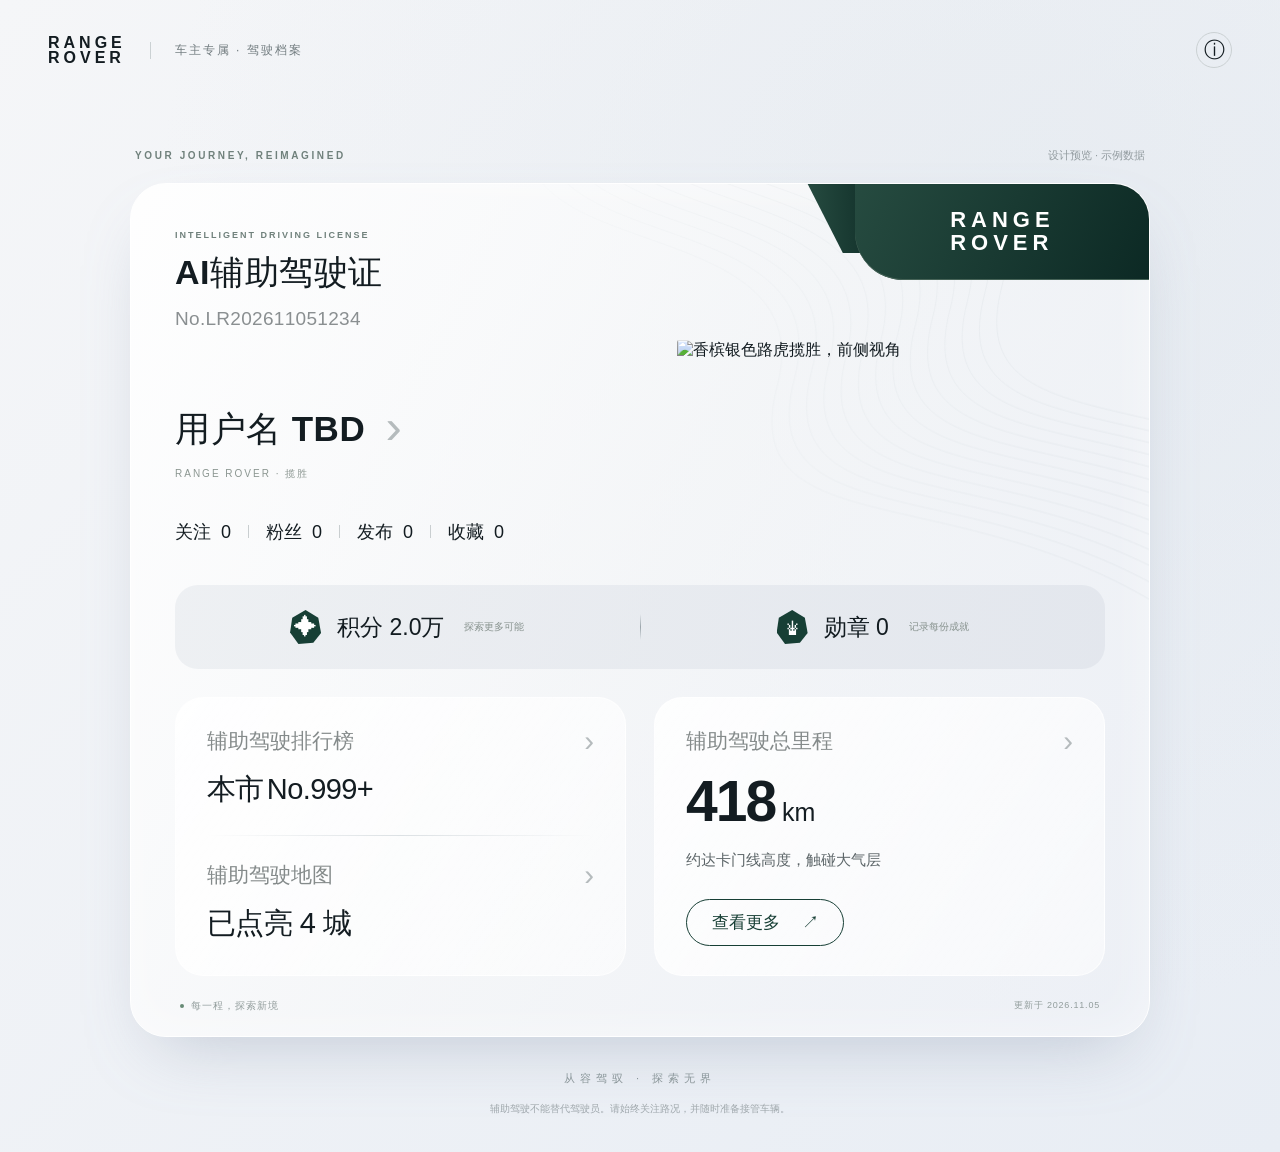
==== index.html @ e3f94705 "Add responsive Range Rover driving license prototype" ====
<!doctype html>
<html lang="zh-CN">
<head><meta charset="UTF-8"><meta name="viewport" content="width=device-width,initial-scale=1"><title>AI 辅助驾驶证 · Range Rover</title><link rel="stylesheet" href="styles.css"></head>
<body>
<header class="page-header"><a class="wordmark" href="./" aria-label="Range Rover 首页">RANGE<br>ROVER</a><span class="header-label">车主专属 · 驾驶档案</span><button class="round-button" id="help" aria-label="关于驾驶档案">ⓘ</button></header>
<main>
<div class="intro"><span class="eyebrow">YOUR JOURNEY, REIMAGINED</span><span class="preview">设计预览 · 示例数据</span></div>
<article class="license" aria-labelledby="license-title">
<div class="terrain" aria-hidden="true"><svg viewBox="0 0 900 550" preserveAspectRatio="xMidYMid slice"><defs><pattern id="contours" width="900" height="550" patternUnits="userSpaceOnUse"><g fill="none" stroke="currentColor" stroke-width="1"><path id="line" d="M210 -80 C140 90 510 20 460 210 S710 280 950 510"/><use href="#line" transform="translate(18,-8)"/><use href="#line" transform="translate(36,-16)"/><use href="#line" transform="translate(54,-24)"/><use href="#line" transform="translate(72,-32)"/><use href="#line" transform="translate(90,-40)"/><use href="#line" transform="translate(108,-48)"/><use href="#line" transform="translate(126,-56)"/><use href="#line" transform="translate(144,-64)"/><use href="#line" transform="translate(162,-72)"/><use href="#line" transform="translate(180,-80)"/><use href="#line" transform="translate(198,-88)"/><use href="#line" transform="translate(216,-96)"/><use href="#line" transform="translate(234,-104)"/></g></pattern></defs><rect width="900" height="550" fill="url(#contours)"/></svg></div>
<div class="brand-tab"><span>RANGE<br>ROVER</span></div>
<div class="license-heading"><div class="eyebrow small">INTELLIGENT DRIVING LICENSE</div><h1 id="license-title">AI辅助驾驶证</h1><p class="serial">No.LR202611051234</p></div>
<section class="owner"><div class="owner-info"><button class="owner-name" data-panel="profile">用户名 TBD <span class="chevron">›</span></button><span class="model">RANGE ROVER · 揽胜</span><div class="socials"><span>关注 <b>0</b></span><span>粉丝 <b>0</b></span><span>发布 <b>0</b></span><span>收藏 <b>0</b></span></div></div><div class="vehicle"><img src="assets/range-rover.png" alt="香槟银色路虎揽胜，前侧视角"></div></section>
<div class="rewards"><button data-panel="points"><span class="badge">✦</span><span>积分 <strong>2.0万</strong></span><span class="reward-hint">探索更多可能</span></button><span class="divider"></span><button data-panel="medals"><span class="badge crown">♛</span><span>勋章 <strong>0</strong></span><span class="reward-hint">记录每份成就</span></button></div>
<div class="stats"><section class="explore-card"><button class="stat-link" data-panel="ranking"><span class="stat-label">辅助驾驶排行榜 <span class="chevron">›</span></span><span class="rank">本市<span class="numeric">No.999+</span></span></button><div class="hairline"></div><button class="stat-link" data-panel="map"><span class="stat-label">辅助驾驶地图 <span class="chevron">›</span></span><span class="city-count">已点亮 <strong>4</strong> 城</span></button></section><section class="mileage-card"><button class="stat-link" data-panel="mileage"><span class="stat-label">辅助驾驶总里程 <span class="chevron">›</span></span></button><div class="distance">418<span>km</span></div><p class="milestone">约达卡门线高度，触碰大气层</p><button class="outline-button" data-panel="mileage">查看更多 <span>↗</span></button></section></div>
<div class="card-bottom"><span class="status-dot"></span> 每一程，探索新境 <span class="updated">更新于 2026.11.05</span></div>
</article>
<footer class="page-footer"><span>从容驾驭 · 探索无界</span><p>辅助驾驶不能替代驾驶员。请始终关注路况，并随时准备接管车辆。</p></footer>
</main>
<dialog id="details"><div class="dialog-top"><span class="eyebrow">YOUR DRIVING JOURNEY</span><button id="close-dialog" class="round-button" aria-label="关闭">×</button></div><h2 id="dialog-title"></h2><div id="dialog-content"></div><p class="dialog-note">当前为交互原型，所有数据仅用于设计演示。</p></dialog>
<script src="app.js"></script>
</body></html>
---- styles.css ----
:root{font-family:-apple-system,BlinkMacSystemFont,"Segoe UI","PingFang SC","Microsoft YaHei",sans-serif;color:#131c21;background:#edf0f5;font-synthesis:none;--green:#173f35;--muted:#858b8b}*{box-sizing:border-box}body{margin:0;min-height:100vh;background:radial-gradient(ellipse at 80% 20%,#dce3ea66,transparent 60%),linear-gradient(135deg,#f5f6f8,#e8edf4)}button,a{-webkit-tap-highlight-color:transparent}button{font:inherit;color:inherit;cursor:pointer}button:focus-visible,a:focus-visible{outline:3px solid #9ba978;outline-offset:5px}button{border:0;background:none}a{color:inherit;text-decoration:none}.page-header{max-width:1280px;margin:auto;padding:32px 48px;display:flex;align-items:center;gap:24px}.wordmark{font-size:16px;line-height:.95;letter-spacing:4px;font-weight:800}.header-label{font-size:12px;letter-spacing:2px;color:#737d80;border-left:1px solid #cbd1d3;padding-left:24px}.round-button{width:36px;height:36px;border:1px solid #cbd1d3;border-radius:50%;font-size:21px;display:grid;place-items:center}.page-header .round-button{margin-left:auto}main{width:min(1020px,calc(100% - 80px));margin:34px auto 0}.intro{display:flex;justify-content:space-between;align-items:center;margin:0 5px 20px}.eyebrow{font-size:10px;letter-spacing:2.6px;color:#70817c;font-weight:600}.preview{font-size:11px;color:#929b9f}.license{position:relative;isolation:isolate;border:1.5px solid #fff;border-radius:36px;padding:44px 36px 0;background:linear-gradient(120deg,#ffffffec,#f7f8f9b8 50%,#edf0f6ce);box-shadow:0 30px 70px -28px #77889f66,inset 0 0 50px #fff7;overflow:hidden}.terrain{position:absolute;right:0;top:0;width:75%;height:62%;z-index:-1;color:#a5b3b9;opacity:.15;mask-image:linear-gradient(90deg,transparent,#000)}.terrain svg{height:100%;width:100%}.brand-tab{position:absolute;right:-1px;top:-1px;width:29%;height:91px;background:linear-gradient(115deg,#264b40,#0c2924);border-radius:0 34px 0 48px;display:grid;place-items:center;color:#fff;box-shadow:inset 0 -1px #466357}.brand-tab:before{content:"";position:absolute;left:-30px;top:0;width:48px;height:70px;background:inherit;transform:skew(27deg);z-index:-1}.brand-tab span{font-weight:750;font-size:22px;letter-spacing:5px;line-height:1.03}.small{font-size:9px;letter-spacing:2px;margin-bottom:10px}h1{font-size:34px;margin:0;font-weight:650;letter-spacing:.5px}.serial{color:#8a8f91;font-size:19px;margin:12px 0 0;font-weight:350;letter-spacing:.3px}.owner{position:relative;min-height:225px;display:flex;align-items:center;margin-top:15px}.owner-info{position:relative;z-index:2;width:60%;padding-top:20px}.owner-name{font-size:35px;letter-spacing:.5px;font-weight:600;padding:0;text-align:left}.chevron{color:#b5bbbd;font-weight:300;display:inline-block;margin-left:10px;font-size:1.4em;vertical-align:-.04em;line-height:.7}.model{display:block;font-size:10px;letter-spacing:2px;color:#8b9691;margin-top:14px}.socials{display:flex;gap:0;margin-top:39px;font-size:18px;white-space:nowrap}.socials span+span:before{content:"";display:inline-block;width:1px;height:13px;background:#c9ced0;margin:0 17px}.socials b{font-weight:400;margin-left:5px}.vehicle{position:absolute;width:52%;right:-13px;top:1px;z-index:1}.vehicle img{display:block;width:100%;mix-blend-mode:multiply;mask-image:linear-gradient(to bottom,transparent 0%,#000 9%,#000 77%,transparent 100%);filter:contrast(1.02)}.rewards{display:flex;border-radius:23px;background:linear-gradient(100deg,#e8ebefb0,#e0e4ebc9);align-items:center;padding:24px 0}.rewards button{width:50%;display:flex;justify-content:center;align-items:center;gap:14px;font-size:23px}.rewards strong{font-weight:450}.badge{background:var(--green);width:31px;height:34px;display:grid;place-items:center;color:white;clip-path:polygon(50% 0,91% 23%,100% 68%,75% 96%,27% 100%,0 66%,7% 23%);font-size:23px}.reward-hint{display:none}.divider{height:26px;width:1px;background:linear-gradient(transparent,#9ba5ab,transparent)}.stats{display:grid;grid-template-columns:1fr 1fr;gap:24px;margin-top:28px}.explore-card,.mileage-card{border:1px solid #ffffffbb;border-radius:28px;background:linear-gradient(125deg,#ffffffd9,#ffffff8c);padding:27px 29px}.stat-link{text-align:left;display:block;width:100%;padding:0}.stat-label{color:var(--muted);font-size:21px;display:flex;justify-content:space-between;align-items:center}.rank,.city-count{display:block;font-size:29px;margin-top:15px;font-weight:400;letter-spacing:-.6px}.numeric{margin-left:3px}.hairline{height:1px;background:linear-gradient(90deg,transparent,#dce1e4,transparent);margin:25px 0}.city-count strong{font-weight:500}.distance{font-size:57px;letter-spacing:-2px;font-weight:550;line-height:1.2;margin-top:12px}.distance span{font-size:25px;letter-spacing:0;font-weight:400;margin-left:7px}.milestone{font-size:15px;margin:12px 0 26px;color:#5c6568;line-height:1.7}.outline-button{border:1.5px solid var(--green);border-radius:30px;min-width:158px;padding:11px 23px;font-size:17px;color:var(--green);display:flex;gap:22px;align-items:center;justify-content:center;transition:background .2s,color .2s}.outline-button:hover{background:var(--green);color:#fff}.card-bottom{display:flex;align-items:center;gap:7px;font-size:10px;letter-spacing:1px;color:#929d9c;padding:23px 5px}.status-dot{height:4px;width:4px;background:#678b75;border-radius:50%}.updated{margin-left:auto;font-size:9px;letter-spacing:.8px}.page-footer{text-align:center;padding:31px 0 24px;color:#8b9799}.page-footer>span{font-size:11px;letter-spacing:5px}.page-footer p{font-size:10px;margin-top:14px;color:#a0a8ac;line-height:1.8}dialog{border:1px solid white;border-radius:26px;padding:28px;max-width:470px;width:calc(100% - 36px);color:#17342d;background:#f7f9f8;box-shadow:0 24px 90px #071e2930}dialog::backdrop{background:#14293066;backdrop-filter:blur(5px)}.dialog-top{display:flex;align-items:center;justify-content:space-between}dialog h2{font-size:25px;margin:24px 0}#dialog-content{font-size:15px;line-height:1.9;color:#596c65}.dialog-note{border-top:1px solid #dce4df;margin-top:25px;padding-top:15px;font-size:11px;color:#919e98}.detail-value{display:block;font-size:48px;color:#173f35;font-weight:600}.city-list{display:grid;grid-template-columns:1fr 1fr;gap:10px}.city-list span{padding:14px;border-radius:12px;background:#e9eee9;color:#345d48}
@media(min-width:1100px){main{margin-top:48px}.license{padding:46px 44px 0}.owner{min-height:240px}.rewards button{gap:16px}.reward-hint{display:inline;font-size:10px;color:#87928e;margin-left:4px}.stats{gap:28px}.explore-card,.mileage-card{padding:29px 31px}.brand-tab{height:97px}.vehicle{width:49%;right:0;top:-8px}}
@media(max-width:700px){.page-header{padding:24px}.wordmark{font-size:13px;letter-spacing:3px}.header-label{font-size:10px;padding-left:16px;letter-spacing:1px}.page-header{gap:16px}main{width:calc(100% - 32px);margin-top:21px}.intro{margin-bottom:14px}.eyebrow{font-size:8px;letter-spacing:1.6px}.preview{font-size:9px}.license{padding:28px 20px 0;border-radius:27px}.small{display:none}.brand-tab{width:31%;height:67px;border-radius:0 25px 0 34px}.brand-tab span{font-size:15px;letter-spacing:3px}.brand-tab:before{height:45px;left:-18px;width:27px}h1{font-size:24px}.serial{font-size:13px;margin-top:10px}.owner{min-height:207px;margin-top:12px;align-items:flex-start}.owner-info{width:100%;padding-top:29px}.owner-name{font-size:25px}.model{font-size:8px;letter-spacing:1px;margin-top:9px}.vehicle{width:68%;right:-15px;top:47px}.socials{font-size:13px;position:relative;margin-top:91px;z-index:2}.socials span+span:before{height:10px;margin:0 11px}.rewards{padding:18px 0;border-radius:17px}.rewards button{font-size:17px;gap:9px}.badge{width:24px;height:26px;font-size:18px}.stats{gap:12px;margin-top:18px}.explore-card,.mileage-card{padding:20px 16px;border-radius:21px}.stat-label{font-size:14px;line-height:1.4;white-space:nowrap}.stat-label .chevron{margin-left:4px}.rank,.city-count{font-size:20px;letter-spacing:-.7px;margin-top:13px}.hairline{margin:22px 0}.distance{font-size:39px;margin-top:15px}.distance span{font-size:17px;margin-left:4px}.milestone{font-size:11px;margin:11px 0 23px;line-height:1.7}.outline-button{font-size:13px;padding:9px 13px;min-width:0;gap:14px}.card-bottom{padding:20px 0;font-size:8px;letter-spacing:.4px}.updated{font-size:8px}.page-footer{padding-top:25px}.page-footer p{font-size:9px;padding:0 10px}}
@media(max-width:360px){.license{padding-left:15px;padding-right:15px}h1{font-size:22px}.brand-tab span{font-size:13px}.stats{gap:9px}.explore-card,.mileage-card{padding:18px 12px}.stat-label{font-size:12px}.rank,.city-count{font-size:18px}.rewards button{font-size:15px}.socials{font-size:12px}}
@media(prefers-reduced-motion:reduce){*{transition:none!important}}
/* Keep the vehicle inside its own row at intermediate and mobile widths. */
.vehicle{width:46%;top:-5px;max-width:430px;pointer-events:none}
@media(max-width:700px){.vehicle{width:62%;max-width:290px;top:22px;right:-10px}.owner{min-height:207px}}
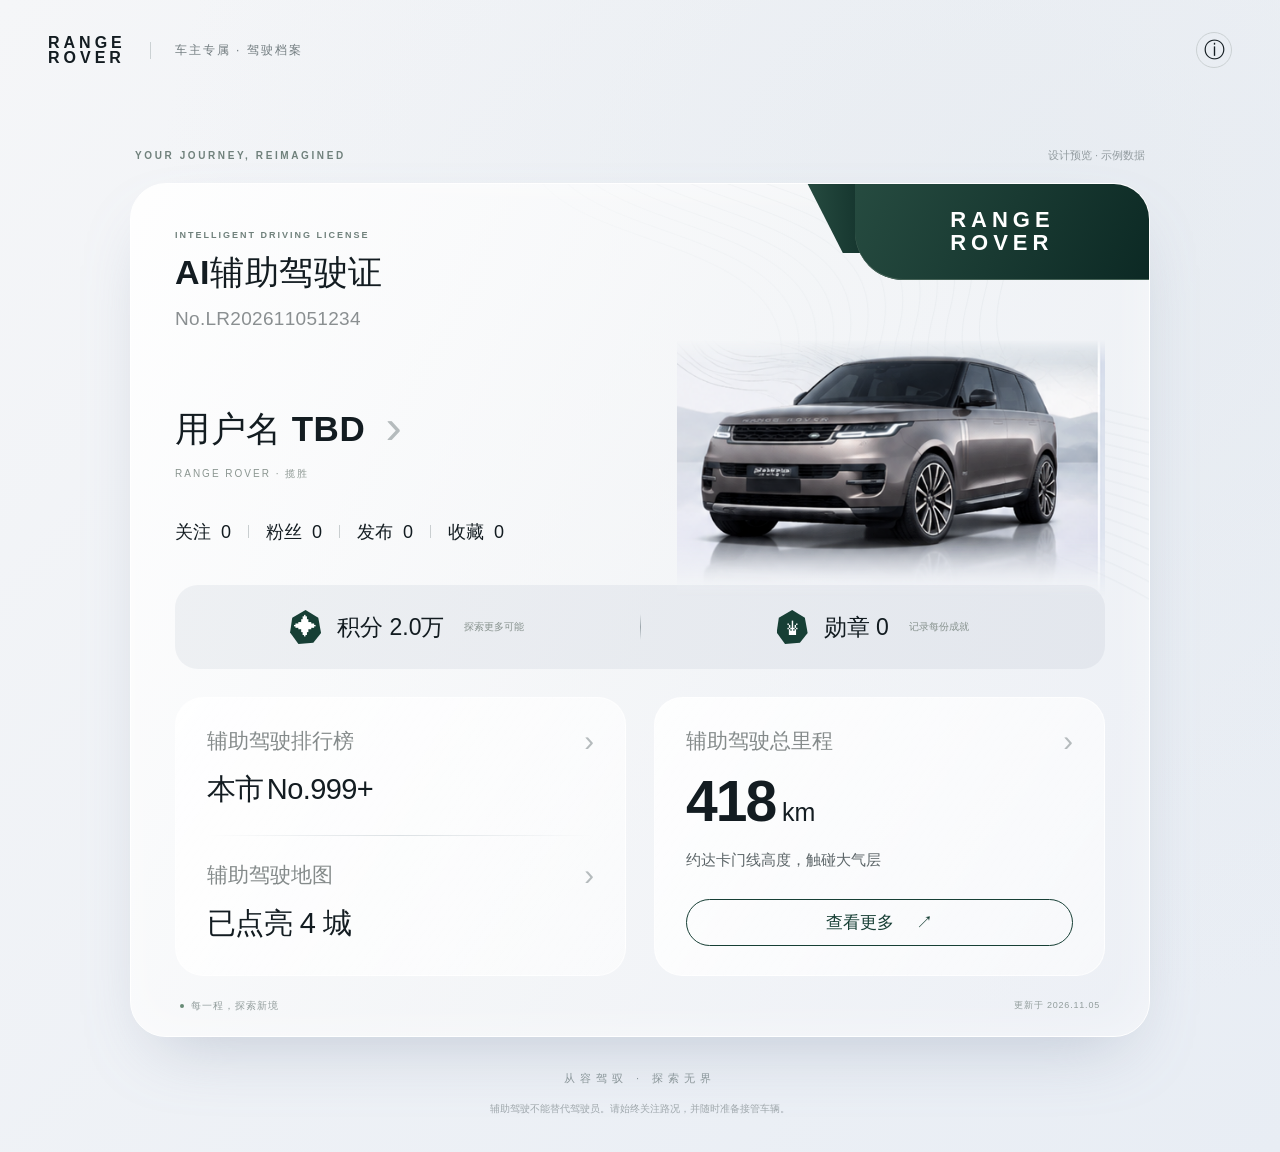
==== commit ab9b5a50: "Add responsive driving report with 30 and 60 day views" ====
--- a/index.html
+++ b/index.html
@@ -11,7 +11,7 @@
 <div class="license-heading"><div class="eyebrow small">INTELLIGENT DRIVING LICENSE</div><h1 id="license-title">AI辅助驾驶证</h1><p class="serial">No.LR202611051234</p></div>
 <section class="owner"><div class="owner-info"><button class="owner-name" data-panel="profile">用户名 TBD <span class="chevron">›</span></button><span class="model">RANGE ROVER · 揽胜</span><div class="socials"><span>关注 <b>0</b></span><span>粉丝 <b>0</b></span><span>发布 <b>0</b></span><span>收藏 <b>0</b></span></div></div><div class="vehicle"><img src="assets/range-rover.png" alt="香槟银色路虎揽胜，前侧视角"></div></section>
 <div class="rewards"><button data-panel="points"><span class="badge">✦</span><span>积分 <strong>2.0万</strong></span><span class="reward-hint">探索更多可能</span></button><span class="divider"></span><button data-panel="medals"><span class="badge crown">♛</span><span>勋章 <strong>0</strong></span><span class="reward-hint">记录每份成就</span></button></div>
-<div class="stats"><section class="explore-card"><button class="stat-link" data-panel="ranking"><span class="stat-label">辅助驾驶排行榜 <span class="chevron">›</span></span><span class="rank">本市<span class="numeric">No.999+</span></span></button><div class="hairline"></div><button class="stat-link" data-panel="map"><span class="stat-label">辅助驾驶地图 <span class="chevron">›</span></span><span class="city-count">已点亮 <strong>4</strong> 城</span></button></section><section class="mileage-card"><button class="stat-link" data-panel="mileage"><span class="stat-label">辅助驾驶总里程 <span class="chevron">›</span></span></button><div class="distance">418<span>km</span></div><p class="milestone">约达卡门线高度，触碰大气层</p><button class="outline-button" data-panel="mileage">查看更多 <span>↗</span></button></section></div>
+<div class="stats"><section class="explore-card"><button class="stat-link" data-panel="ranking"><span class="stat-label">辅助驾驶排行榜 <span class="chevron">›</span></span><span class="rank">本市<span class="numeric">No.999+</span></span></button><div class="hairline"></div><button class="stat-link" data-panel="map"><span class="stat-label">辅助驾驶地图 <span class="chevron">›</span></span><span class="city-count">已点亮 <strong>4</strong> 城</span></button></section><section class="mileage-card"><button class="stat-link" data-panel="mileage"><span class="stat-label">辅助驾驶总里程 <span class="chevron">›</span></span></button><div class="distance">418<span>km</span></div><p class="milestone">约达卡门线高度，触碰大气层</p><a class="outline-button" href="report.html">查看更多 <span>↗</span></a></section></div>
 <div class="card-bottom"><span class="status-dot"></span> 每一程，探索新境 <span class="updated">更新于 2026.11.05</span></div>
 </article>
 <footer class="page-footer"><span>从容驾驭 · 探索无界</span><p>辅助驾驶不能替代驾驶员。请始终关注路况，并随时准备接管车辆。</p></footer>
